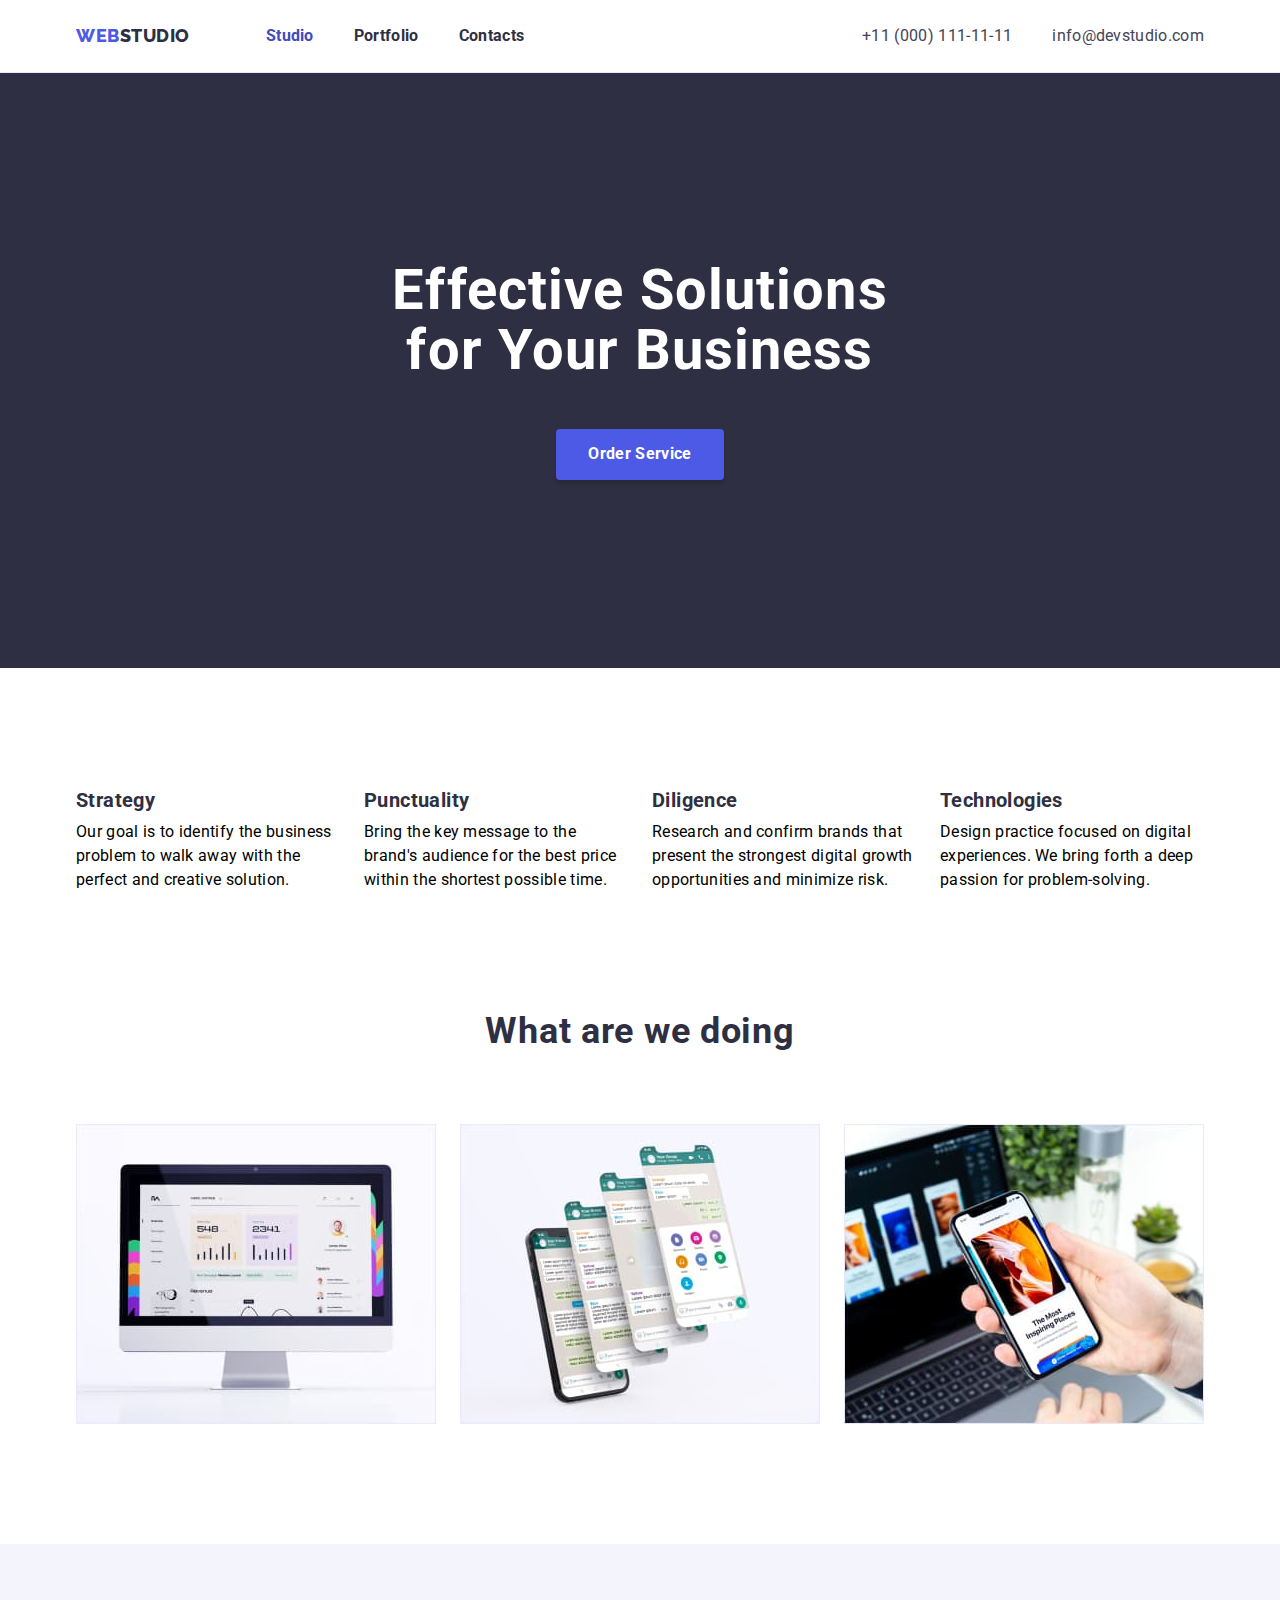
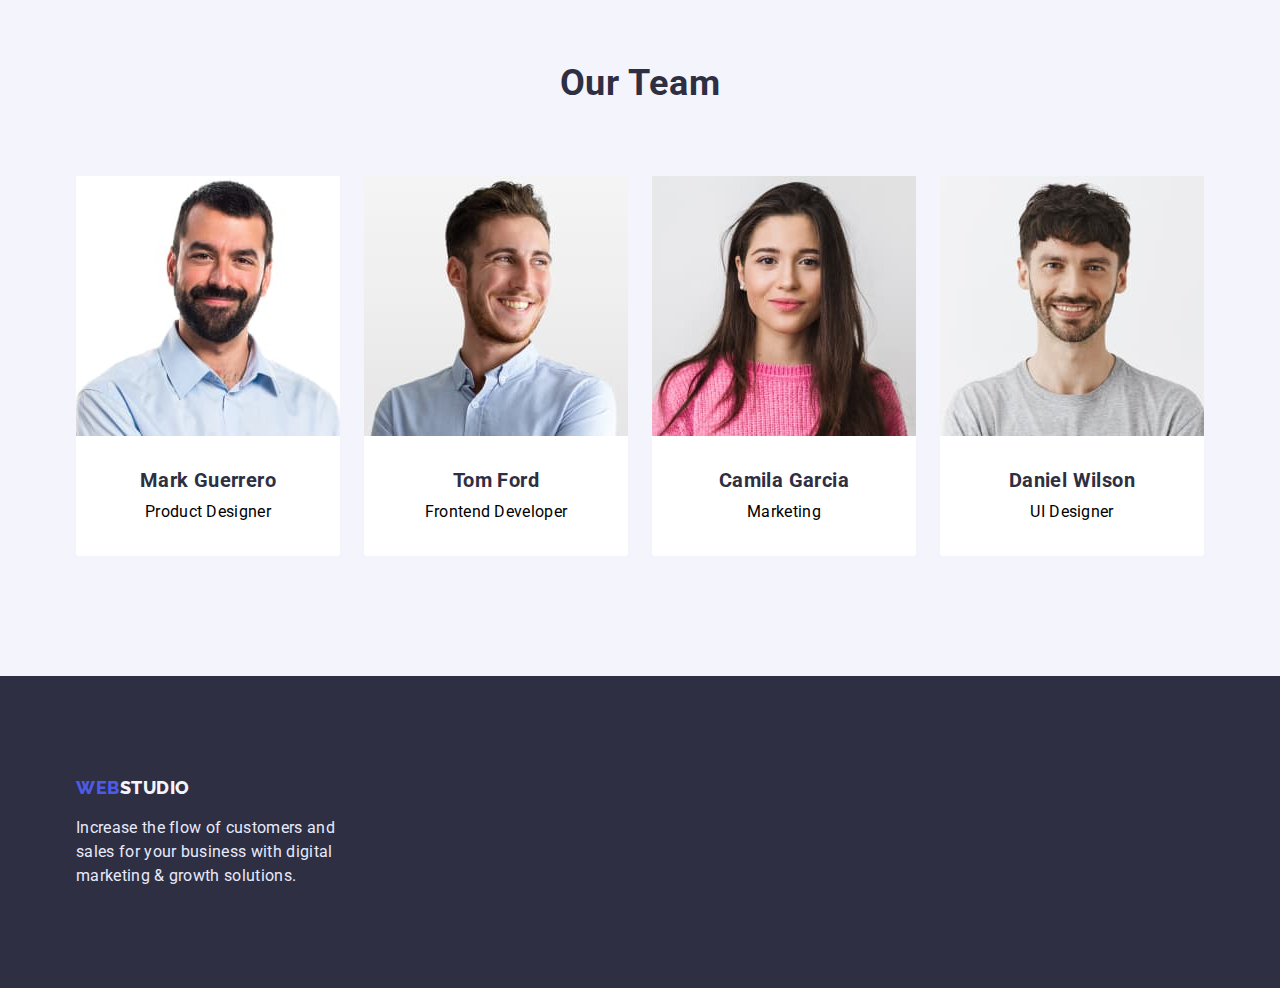
==== index.html @ 806534f1 "Initial commit" ====
<!DOCTYPE html>
<html lang="en">
	<head>
		<meta charset="UTF-8" />
		<meta http-equiv="X-UA-Compatible" content="IE=edge" />
		<meta name="viewport" content="width=device-width, initial-scale=1.0" />
		<title>Студія</title>
		<link rel="stylesheet" href="./css/normalize.css" />
		<link rel="stylesheet" href="./css/styles.css" />
		<link rel="preconnect" href="https://fonts.googleapis.com" />
		<link rel="preconnect" href="https://fonts.gstatic.com" crossorigin />
		<link
			href="https://fonts.googleapis.com/css2?family=Raleway:wght@800&family=Roboto:wght@400;500;700;900&display=swap"
			rel="stylesheet" />
	</head>
	<body>
		<header class="header">
			<div class="header-container container">
				<nav class="header-menu">
					<a class="header-logo link" href="./index.html">
						<span>Web</span>
						Studio
					</a>
					<ul class="header-list list">
						<li class="header-item">
							<a class="header-link link current" href="./index.html">Studio</a>
						</li>
						<li>
							<a class="header-link link" href="./portfolio.html">Portfolio</a>
						</li>
						<li>
							<a class="header-link link" href="">Contacts</a>
						</li>
					</ul>
				</nav>
				<ul class="header-contacts list">
					<li>
						<a class="header-contacts-link link" href="tel:+11(000)111-11-11">+11 (000) 111-11-11</a>
					</li>
					<li>
						<a class="header-contacts-link link" href="mailto:info@devstudio.com">info@devstudio.com</a>
					</li>
				</ul>
			</div>
		</header>
		<main>
			<section class="hero section">
				<div class="hero-container container">
					<h1 class="hero-title">Effective Solutions for Your Business</h1>
					<button class="hero-button" type="button">Order Service</button>
				</div>
			</section>
			<section class="benefits section">
				<div class="benefits-container container">
					<h2 class="benefits-title hidden">Benefits</h2>
					<ul class="benefits-list list">
						<li class="benefits-item">
							<h3 class="benefits-item-title subtitle">Strategy</h3>
							<p class="benefits-item-text text">
								Our goal is to identify the business problem to walk away with the perfect and creative solution.
							</p>
						</li>
						<li class="benefits-item">
							<h3 class="benefits-item-title subtitle">Punctuality</h3>
							<p class="benefits-item-text text">
								Bring the key message to the brand's audience for the best price within the shortest possible time.
							</p>
						</li>
						<li class="benefits-item">
							<h3 class="benefits-item-title subtitle">Diligence</h3>
							<p class="benefits-item-text text">
								Research and confirm brands that present the strongest digital growth opportunities and minimize risk.
							</p>
						</li>
						<li class="benefits-item">
							<h3 class="benefits-item-title subtitle">Technologies</h3>
							<p class="benefits-item-text text">
								Design practice focused on digital experiences. We bring forth a deep passion for problem-solving.
							</p>
						</li>
					</ul>
				</div>
			</section>
			<section class="about section">
				<div class="about-container container">
					<h2 class="about-title title">What are we doing</h2>
					<ul class="about-list list">
						<li class="about-item">
							<img src="./img/description/01.jpg" alt="imac-screen" width="360" />
						</li>
						<li class="about-item">
							<img src="./img/description/02.jpg" alt="tel-screens" width="360" />
						</li>
						<li class="about-item">
							<img src="./img/description/03.jpg" alt="tel-screen" width="360"  />
						</li>
					</ul>
				</div>
			</section>
			<section class="team section">
				<div class="team-container container">
					<h2 class="team-title title">Our Team</h2>
					<ul class="team-list list">
						<li class="team-list-item">
							<img src="./img/team/photo01.jpg" alt="Mark Guerrero" width="264" />
							<div class="team-list-wrap">
								<h3 class="team-list-title subtitle">Mark Guerrero</h3>
								<p class="team-list-text text">Product Designer</p>
							</div>
						</li>
						<li class="team-list-item">
							<img src="./img/team/photo02.jpg" alt="Tom Ford" width="264" />
							<div class="team-list-wrap">
								<h3 class="team-list-title subtitle">Tom Ford</h3>
								<p class="team-list-text text">Frontend Developer</p>
							</div>
						</li>
						<li class="team-list-item">
							<img src="./img/team/photo03.jpg" alt="Camila Garcia" width="264" />
							<div class="team-list-wrap">
								<h3 class="team-list-title subtitle">Camila Garcia</h3>
								<p class="team-list-text text">Marketing</p>
							</div>
						</li>
						<li class="team-list-item">
							<img src="./img/team/photo04.jpg" alt="Daniel Wilson" width="264" />
							<div class="team-list-wrap">
								<h3 class="team-list-title subtitle">Daniel Wilson</h3>
								<p class="team-list-text text">UI Designer</p>
							</div>
						</li>
					</ul>
				</div>
			</section>
		</main>
		<footer class="footer">
			<div class="footer-container container">
				<a class="footer-logo link" href="./index.html">
					<span>Web</span>
					Studio
				</a>
				<p class="footer-text text">
					Increase the flow of customers and sales for your business with digital marketing & growth solutions.
				</p>
			</div>
		</footer>
	</body>
</html>
---- css/styles.css ----
:root {
	--primary-brand: #4d5ae5;
	--dark: #2e2f42;
	--success: #31d0aa;
	--text: #434455;
	--subtitle: #8e8f99;
	--accent: #e7e9fc;
	--light: #f4f4fd;
	--active: #404bbf;
	--white: #fff;
}

p,
h1,
h2,
h3,
h4,
h5,
h6 {
	margin: 0;
}
ul,
ol{
	margin: 0;
	padding-left: 0;
	list-style: none;
}
button {
	padding: 0;
	border: none;
	border-radius: 4px;
	display: block;
}
img{
	display: block;
	max-width: 100%;
	height: auto;
}
body {
	font-family: "Roboto", sans-serif;
	color: var(--text-color);
	font-size: 16px;
}
.hidden {
	position: absolute;
	width: 1px;
	height: 1px;
	margin: -1px;
	border: 0;
	padding: 0;

	white-space: nowrap;
	clip-path: inset(100%);
	clip: rect(0 0 0 0);
	overflow: hidden;
}
.link {
	text-decoration: none;
}
.title {
	font-size: 36px;
	line-height: 1.11;
	letter-spacing: 0.02em;
	color: var(--dark);
}
.subtitle {
	font-size: 20px;
	line-height: 1.2;
	letter-spacing: 0.02em;
	color: var(--dark);
}
.text {
	line-height: 1.5;
	letter-spacing: 0.02em;
}
.container{
	max-width: 1158px;
	padding: 0 15px;
	margin: 0 auto;
}

/* ----------------HEADER------------- */

.header {
	border-bottom: 1px solid #E7E9FC;
	padding-top: 24px;	
	padding-bottom: 24px;
}
.header-container {
	display: flex;
	align-items: center;
	
}

.header-menu {
	display: flex;
	gap: 76px;
	align-items: center;
	margin-right: auto;
}
.header-logo {
	display: flex;
	font-family: "Raleway", sans-serif;
	font-weight: 800;
	font-size: 18px;
	line-height: 1.33;
	letter-spacing: 0.03em;
	text-transform: uppercase;
	color: var(--dark);
}
span {
	font-family: "Raleway", sans-serif;
	font-weight: 800;
	font-size: 18px;
	line-height: 1.33;
	letter-spacing: 0.03em;
	color: var(--primary-brand);
	
}
.header-list {
	display: flex;
	gap: 40px;
}

.header-item {
}
.header-link {
	font-weight: 700;
	line-height: 1.5;
	letter-spacing: 0.02em;
	color: var(--dark);
}
.current{
	color: var(--active);
}
.header-link:hover,
.header-link:focus {
	color: var(--primary-brand);
}
.header-contacts {
	display: flex;
	gap: 40px;
}
.header-contacts-link {
	line-height: 1.5;
	letter-spacing: 0.02em;
	color: var(--text);
}
.header-contacts-link:hover,
.header-contacts-link:focus {
	color: var(--primary-brand);
}
/* -------HERO------- */

.hero {
	background-color: var(--dark);
	padding-bottom: 188px;
	padding-top: 188px;
	text-align: center;
}
.hero-container {
	
}
.hero-title {
	font-size: 56px;
	line-height: 1.07;
	letter-spacing: 0.02em;
	color: var(--white);
	margin: 0 auto;
	margin-bottom: 48px;
	max-width: 500px;
}
.hero-button {
	font-family: inherit;
	font-weight: 700;
	font-size: 16px;
	line-height: 1.18;
	letter-spacing: 0.02em;
	color: var(--white);
	background-color: var(--primary-brand);
	box-shadow: 0px 4px 4px rgba(0, 0, 0, 0.15);
	border-radius: 4px;
	padding: 16px 32px;
	cursor: pointer;
	margin: 0 auto;
}
.hero-button:hover,
.hero-button:focus {
	background-color: var(--active);
}

/* -----------BENEFITS--------- */

.benefits {
	padding: 120px 0;
}
.benefits-container {
	
}
.benefits-title {
}
.benefits-list {
	display: flex;
	gap: 24px;
}
.benefits-item {
	max-width: 264px;
}
.benefits-item-title {
	margin-bottom: 8px;
}
.benefits-item-text {
}

/* -----------ABOUT--------- */

.about {
	padding-bottom: 120px;
}
.about-container {
	
}
.about-title {
	text-align: center;
	margin-bottom: 72px;
}
.about-list {
	display: flex;
	flex-wrap: wrap;
	gap: 24px;
}
.about-item {
	
}

/* -----------TEAM--------- */

.team {
	background-color: var(--light);
	padding: 120px 0;
}
.team-container {
}
.team-title {
	text-align: center;
	margin-bottom: 72px;
}

.team-list {
	display: flex;
	gap: 24px;
}
.team-list-wrap{
	padding: 32px 0;
	text-align: center;
}
.team-list-item {
	background-color: #fff;
	text-align: center;
	border-radius: 0px 0px 4px 4px;
}

.team-list-title {
	margin-bottom: 8px;
}

.team-list-text {
	
}


/* -----------FOOTER--------- */

.footer {
	background-color: var(--dark);
	padding-top: 100px;
	padding-bottom: 100px;	
}
.footer-container {
	
}
.footer-logo {
	display: flex;
	font-family: "Raleway", sans-serif;
	font-weight: 800;
	font-size: 18px;
	line-height: 1.33;
	letter-spacing: 0.03em;
	text-transform: uppercase;
	color: var(--light);
	margin-bottom: 16px;
}
.footer-text {
	color: var(--accent);
	max-width: 264px;
}

/* -----------PORTFOLIO--------- */

.portfolio {
	padding-top: 96px;
	padding-bottom: 120px;
}
.portfolio-container {
}
.portfolio-menu {
	display: flex;
	gap: 24px;
	justify-content: center;
	margin-bottom: 72px;
}
.portfolio-menu-item {
}
.portfolio-menu-btn {
	font-family: inherit;
	font-weight: 700;
	font-size: 16px;
	line-height: 1.5;
	letter-spacing: 0.04em;
	color: var(--primary-brand);
	background-color: var(--light);
	cursor: pointer;
	border: 1px solid #E7E9FC;
	border-radius: 4px;
	padding: 12px 24px;
}
.portfolio-menu-btn:hover,
.portfolio-menu-btn:focus {
	color: var(--white);
	background-color: var(--active);
	box-shadow: 0px 3px 1px rgba(0, 0, 0, 0.1), 0px 2px 1px rgba(0, 0, 0, 0.08), 0px 2px 2px rgba(0, 0, 0, 0.12);
	border-radius: 4px;
	border: none;
}
.portfolio-list {
	display: flex;
	flex-wrap: wrap;
	column-gap: 24px;
	row-gap: 48px;
}
.portfolio-list-item{
	width: calc((100% - 48px) / 3);	
}


.portfolio-list-wrap{
	border: 1px solid #E7E9FC;
	border-top: transparent;
	padding: 32px 19px;
}
.portfolio-list-title {
	margin-bottom: 8px;
}	
.portfolio-list-text {
	
}
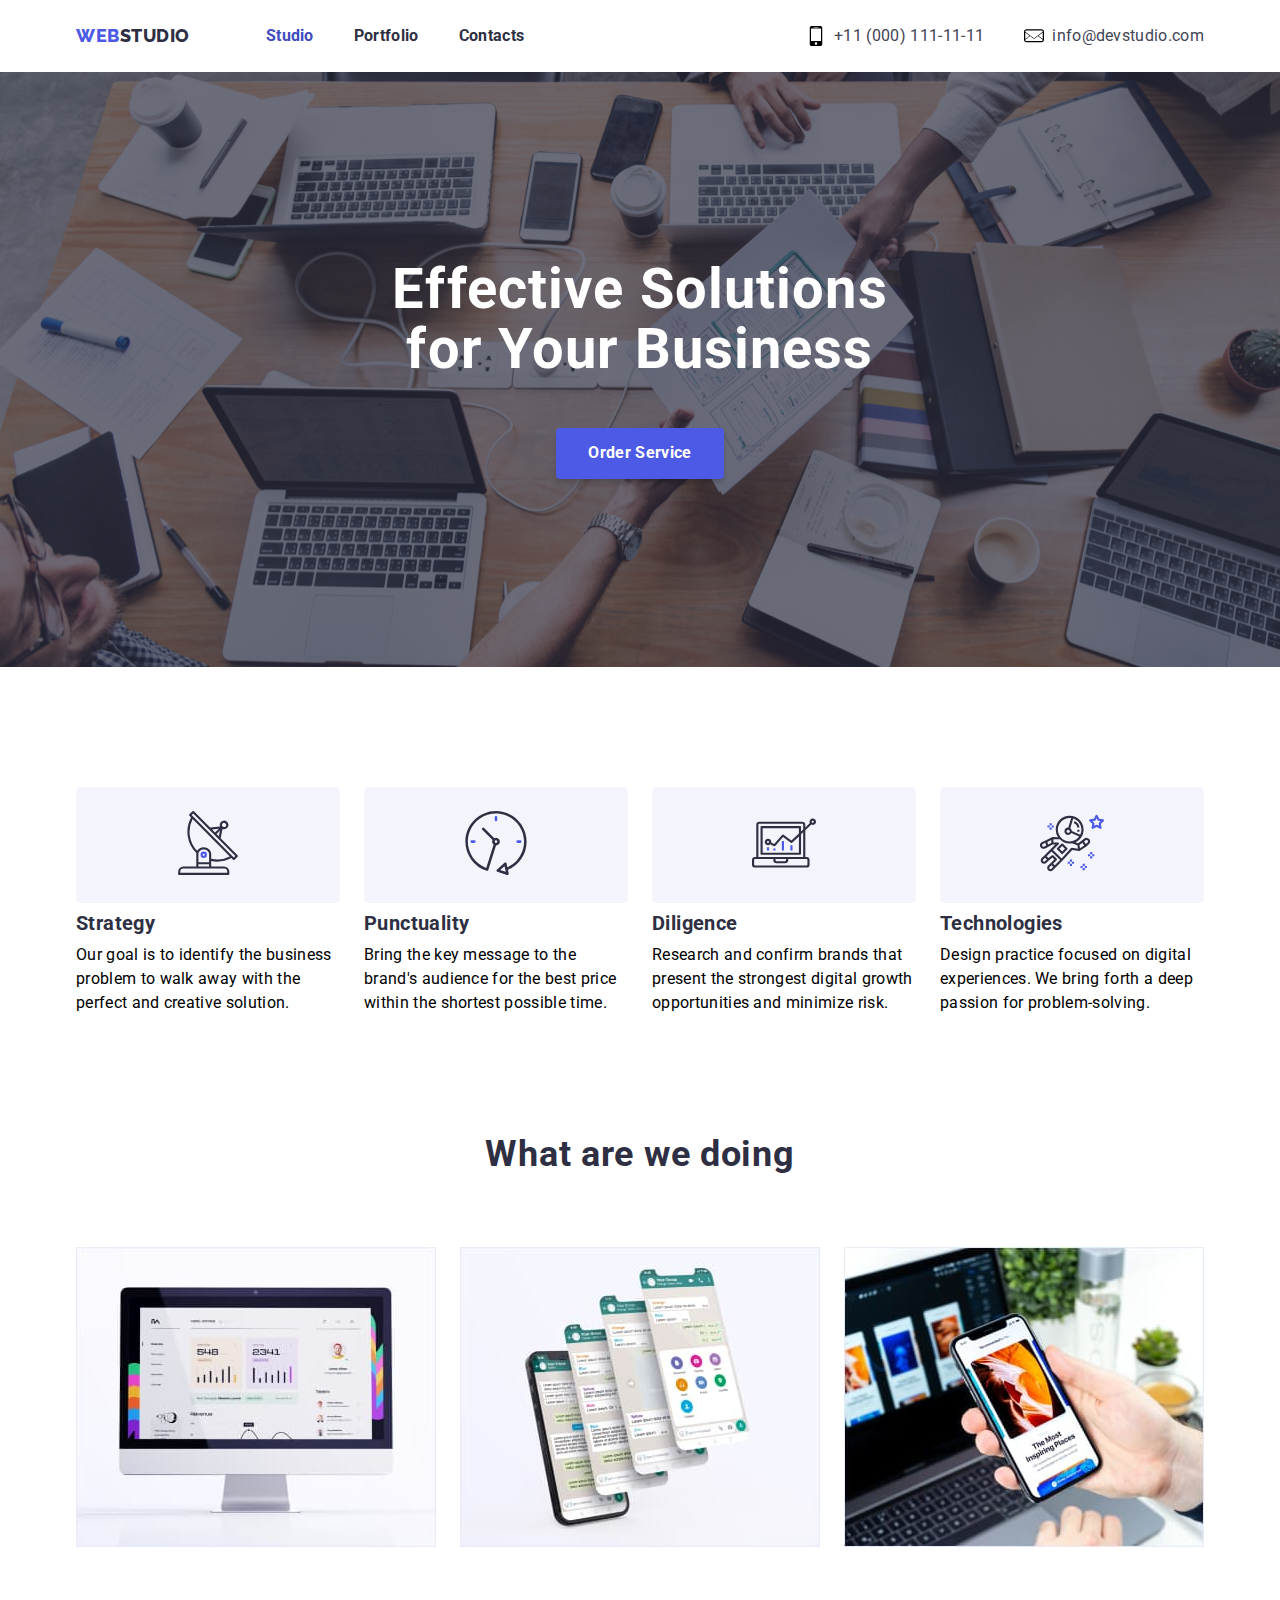
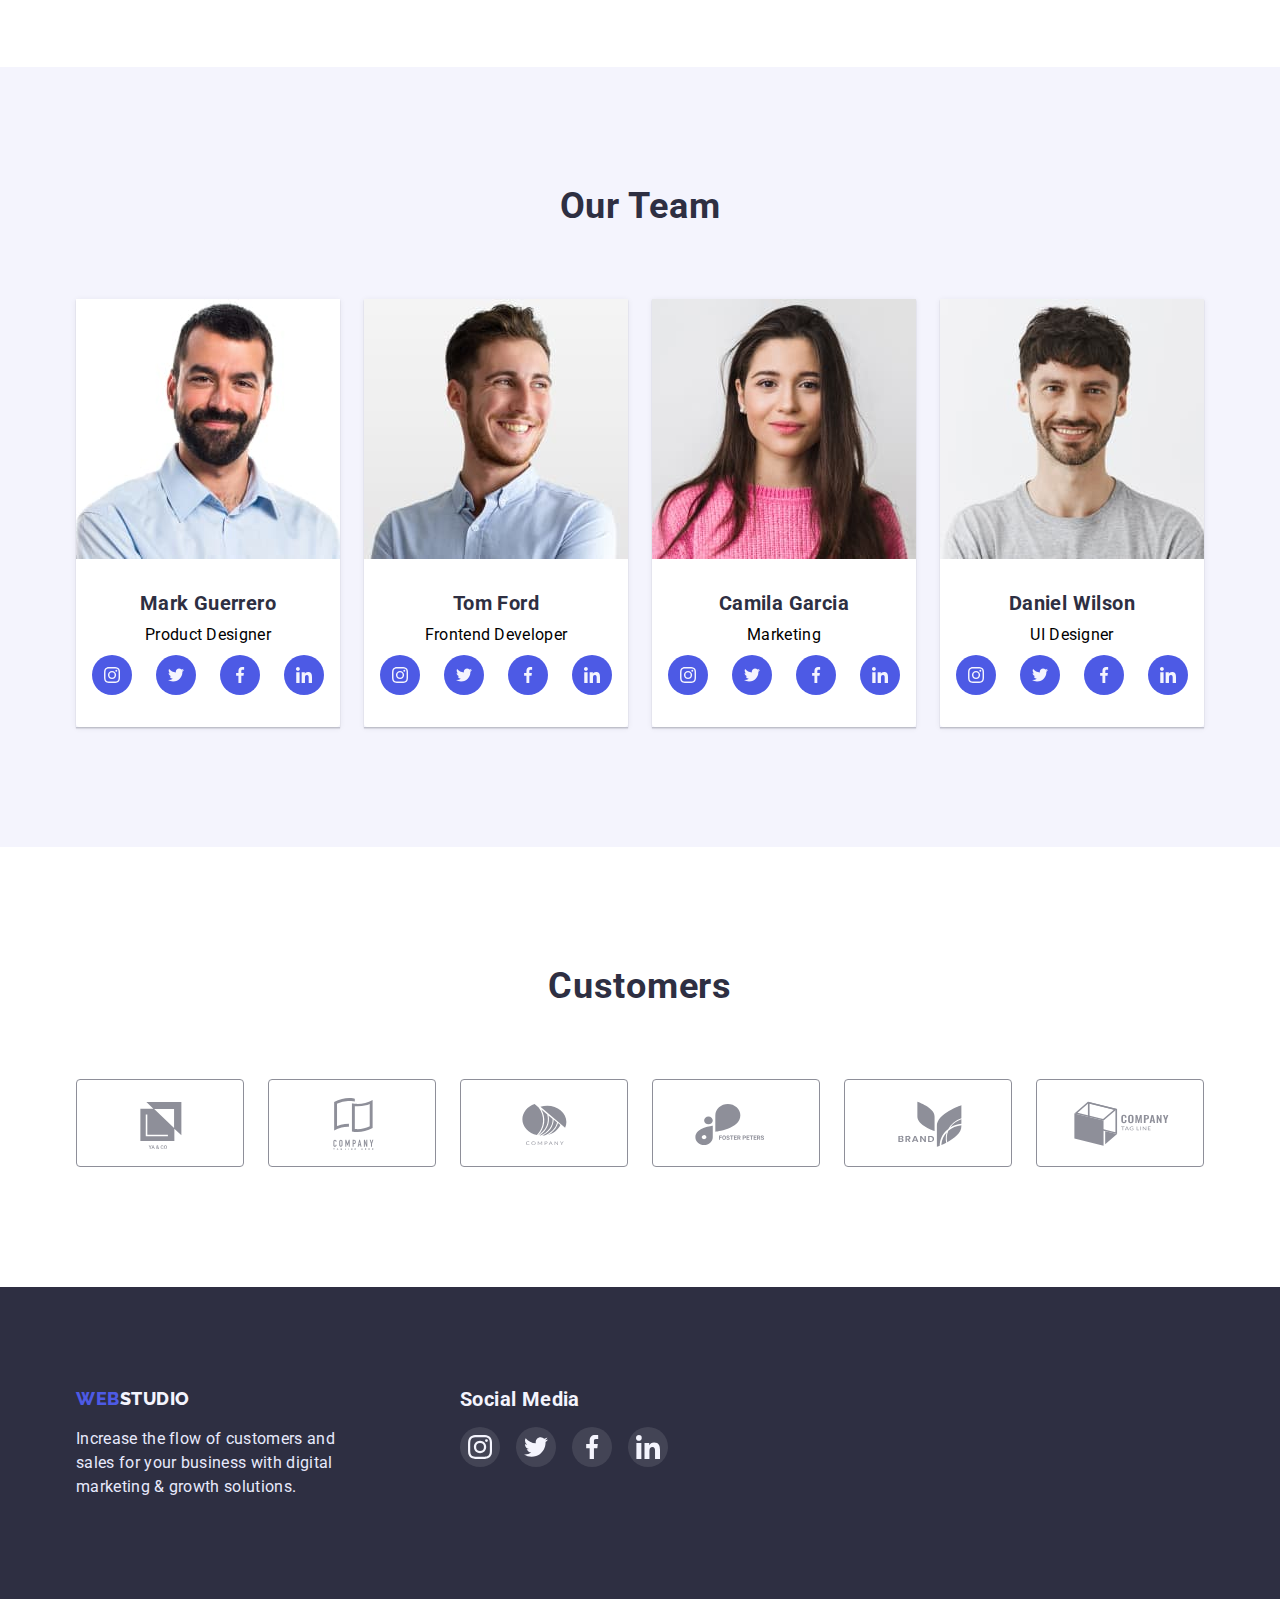
==== commit 920471fc: "Summary" ====
--- a/index.html
+++ b/index.html
@@ -34,10 +34,10 @@
 					</ul>
 				</nav>
 				<ul class="header-contacts list">
-					<li>
+					<li class="header-contacts-item">
 						<a class="header-contacts-link link" href="tel:+11(000)111-11-11">+11 (000) 111-11-11</a>
 					</li>
-					<li>
+					<li class="header-contacts-item">
 						<a class="header-contacts-link link" href="mailto:info@devstudio.com">info@devstudio.com</a>
 					</li>
 				</ul>
@@ -55,24 +55,44 @@
 					<h2 class="benefits-title hidden">Benefits</h2>
 					<ul class="benefits-list list">
 						<li class="benefits-item">
+							<div class="benefits-item-div">
+								<svg class="benefits-item-icon" width="64" height="64">
+									<use href="./img/symbol-defs .svg#icon-aerial"></use>
+								</svg>
+							</div>
 							<h3 class="benefits-item-title subtitle">Strategy</h3>
 							<p class="benefits-item-text text">
 								Our goal is to identify the business problem to walk away with the perfect and creative solution.
 							</p>
 						</li>
 						<li class="benefits-item">
+							<div class="benefits-item-div">
+								<svg class="benefits-item-icon" width="64" height="64">
+									<use href="./img/symbol-defs .svg#icon-clock"></use>
+								</svg>
+							</div>
 							<h3 class="benefits-item-title subtitle">Punctuality</h3>
 							<p class="benefits-item-text text">
 								Bring the key message to the brand's audience for the best price within the shortest possible time.
 							</p>
 						</li>
 						<li class="benefits-item">
+							<div class="benefits-item-div">
+								<svg class="benefits-item-icon" width="64" height="64">
+									<use href="./img/symbol-defs .svg#icon-diagram"></use>
+								</svg>
+							</div>
 							<h3 class="benefits-item-title subtitle">Diligence</h3>
 							<p class="benefits-item-text text">
 								Research and confirm brands that present the strongest digital growth opportunities and minimize risk.
 							</p>
 						</li>
 						<li class="benefits-item">
+							<div class="benefits-item-div">
+								<svg class="benefits-item-icon" width="64" height="64">
+									<use href="./img/symbol-defs .svg#icon-astronaut"></use>
+								</svg>
+							</div>
 							<h3 class="benefits-item-title subtitle">Technologies</h3>
 							<p class="benefits-item-text text">
 								Design practice focused on digital experiences. We bring forth a deep passion for problem-solving.
@@ -92,7 +112,7 @@
 							<img src="./img/description/02.jpg" alt="tel-screens" width="360" />
 						</li>
 						<li class="about-item">
-							<img src="./img/description/03.jpg" alt="tel-screen" width="360"  />
+							<img src="./img/description/03.jpg" alt="tel-screen" width="360" />
 						</li>
 					</ul>
 				</div>
@@ -106,6 +126,36 @@
 							<div class="team-list-wrap">
 								<h3 class="team-list-title subtitle">Mark Guerrero</h3>
 								<p class="team-list-text text">Product Designer</p>
+								<ul class="team-list-links">
+									<li class="team-link-item">
+										<a href="" class="team-list-link">
+											<svg class="team-list-icon" width="16" height="16">
+												<use href="./img/symbol-defs .svg#icon-instagram "></use>
+											</svg>
+										</a>
+									</li>
+									<li class="team-link-item">
+										<a href="" class="team-list-link">
+											<svg class="team-list-icon" width="16" height="16">
+												<use href="./img/symbol-defs .svg#icon-twitter"></use>
+											</svg>
+										</a>
+									</li>
+									<li class="team-link-item">
+										<a href="" class="team-list-link">
+											<svg class="team-list-icon" width="16" height="16">
+												<use href="./img/symbol-defs .svg#icon-facebook"></use>
+											</svg>
+										</a>
+									</li>
+									<li class="team-link-item">
+										<a href="" class="team-list-link">
+											<svg class="team-list-icon" width="16" height="16">
+												<use href="./img/symbol-defs .svg#icon-linkedin"></use>
+											</svg>
+										</a>
+									</li>
+								</ul>	
 							</div>
 						</li>
 						<li class="team-list-item">
@@ -113,6 +163,36 @@
 							<div class="team-list-wrap">
 								<h3 class="team-list-title subtitle">Tom Ford</h3>
 								<p class="team-list-text text">Frontend Developer</p>
+								<ul class="team-list-links">
+									<li class="team-link-item">
+										<a href="" class="team-list-link">
+											<svg class="team-list-icon" width="16" height="16">
+												<use href="./img/symbol-defs .svg#icon-instagram "></use>
+											</svg>
+										</a>
+									</li>
+									<li class="team-link-item">
+										<a href="" class="team-list-link">
+											<svg class="team-list-icon" width="16" height="16">
+												<use href="./img/symbol-defs .svg#icon-twitter"></use>
+											</svg>
+										</a>
+									</li>
+									<li class="team-link-item">
+										<a href="" class="team-list-link">
+											<svg class="team-list-icon" width="16" height="16">
+												<use href="./img/symbol-defs .svg#icon-facebook"></use>
+											</svg>
+										</a>
+									</li>
+									<li class="team-link-item">
+										<a href="" class="team-list-link">
+											<svg class="team-list-icon" width="16" height="16">
+												<use href="./img/symbol-defs .svg#icon-linkedin"></use>
+											</svg>
+										</a>
+									</li>
+								</ul>
 							</div>
 						</li>
 						<li class="team-list-item">
@@ -120,6 +200,36 @@
 							<div class="team-list-wrap">
 								<h3 class="team-list-title subtitle">Camila Garcia</h3>
 								<p class="team-list-text text">Marketing</p>
+								<ul class="team-list-links">
+									<li class="team-link-item">
+										<a href="" class="team-list-link">
+											<svg class="team-list-icon" width="16" height="16">
+												<use href="./img/symbol-defs .svg#icon-instagram "></use>
+											</svg>
+										</a>
+									</li>
+									<li class="team-link-item">
+										<a href="" class="team-list-link">
+											<svg class="team-list-icon" width="16" height="16">
+												<use href="./img/symbol-defs .svg#icon-twitter"></use>
+											</svg>
+										</a>
+									</li>
+									<li class="team-link-item">
+										<a href="" class="team-list-link">
+											<svg class="team-list-icon" width="16" height="16">
+												<use href="./img/symbol-defs .svg#icon-facebook"></use>
+											</svg>
+										</a>
+									</li>
+									<li class="team-link-item">
+										<a href="" class="team-list-link">
+											<svg class="team-list-icon" width="16" height="16">
+												<use href="./img/symbol-defs .svg#icon-linkedin"></use>
+											</svg>
+										</a>
+									</li>
+								</ul>
 							</div>
 						</li>
 						<li class="team-list-item">
@@ -127,7 +237,86 @@
 							<div class="team-list-wrap">
 								<h3 class="team-list-title subtitle">Daniel Wilson</h3>
 								<p class="team-list-text text">UI Designer</p>
-							</div>
+								<ul class="team-list-links">
+									<li class="team-link-item">
+										<a href="" class="team-list-link">
+											<svg class="team-list-icon" width="16" height="16">
+												<use href="./img/symbol-defs .svg#icon-instagram "></use>
+											</svg>
+										</a>
+									</li>
+									<li class="team-link-item">
+										<a href="" class="team-list-link">
+											<svg class="team-list-icon" width="16" height="16">
+												<use href="./img/symbol-defs .svg#icon-twitter"></use>
+											</svg>
+										</a>
+									</li>
+									<li class="team-link-item">
+										<a href="" class="team-list-link">
+											<svg class="team-list-icon" width="16" height="16">
+												<use href="./img/symbol-defs .svg#icon-facebook"></use>
+											</svg>
+										</a>
+									</li>
+									<li class="team-link-item">
+										<a href="" class="team-list-link">
+											<svg class="team-list-icon" width="16" height="16">
+												<use href="./img/symbol-defs .svg#icon-linkedin"></use>
+											</svg>
+										</a>
+									</li>
+								</ul>
+							</div>
+						</li>
+					</ul>
+				</div>
+			</section>
+			<section class="customers">
+				<div class="customers-container container">
+					<h2 class="cistomers-title title">Customers</h2>
+					<ul class="cistomer-list">
+						<li class="customers-list-item">
+							<a href="" class="customers-list-link">
+								<svg class="customers-list-icon" width="104" height="56">
+									<use href="./img/symbol-defs .svg#icon-company01"></use>
+								</svg>
+							</a>
+						</li>
+						<li class="customers-list-item">
+							<a href="" class="customers-list-link">
+								<svg class="customers-list-icon" width="104" height="56">
+									<use href="./img/symbol-defs .svg#icon-company02"></use>
+								</svg>
+							</a>
+						</li>
+						<li class="customers-list-item">
+							<a href="" class="customers-list-link">
+								<svg class="customers-list-icon" width="104" height="56">
+									<use href="./img/symbol-defs .svg#icon-company03"></use>
+								</svg>
+							</a>
+						</li>
+						<li class="customers-list-item">
+							<a href="" class="customers-list-link">
+								<svg class="customers-list-icon" width="104" height="56">
+									<use href="./img/symbol-defs .svg#icon-company04"></use>
+								</svg>
+							</a>
+						</li>
+						<li class="customers-list-item">
+							<a href="" class="customers-list-link">
+								<svg class="customers-list-icon" width="104" height="56">
+									<use href="./img/symbol-defs .svg#icon-company05"></use>
+								</svg>
+							</a>
+						</li>
+						<li class="customers-list-item">
+							<a href="" class="customers-list-link">
+								<svg class="customers-list-icon" width="104" height="56">
+									<use href="./img/symbol-defs .svg#icon-company06"></use>
+								</svg>
+							</a>
 						</li>
 					</ul>
 				</div>
@@ -135,13 +324,48 @@
 		</main>
 		<footer class="footer">
 			<div class="footer-container container">
-				<a class="footer-logo link" href="./index.html">
-					<span>Web</span>
-					Studio
-				</a>
-				<p class="footer-text text">
-					Increase the flow of customers and sales for your business with digital marketing & growth solutions.
-				</p>
+				<div class="footer-wrap">
+					<a class="footer-logo link" href="./index.html">
+						<span>Web</span>
+						Studio
+					</a>
+					<p class="footer-text text">
+						Increase the flow of customers and sales for your business with digital marketing & growth solutions.
+					</p>
+					</div>
+				<div class="footer-soc">
+						<h2 class="footer-title subtitle">Social Media</h2>
+					<ul class="footer-list">
+						<li class="footer-item">
+							<a href="" class="footer-link">
+								<svg class="footer-icon"  width="24" height="24">
+									<use href="./img/symbol-defs .svg#icon-instagram"></use>
+								</svg>
+							</a>
+						</li>
+						<li class="footer-item">
+							<a href="" class="footer-link" >
+								<svg class="footer-icon" width="24" height="24">
+									<use href="./img/symbol-defs .svg#icon-twitter"></use>
+								</svg>
+							</a>
+						</li>
+						<li class="footer-item">
+							<a href="" class="footer-link" >
+								<svg class="footer-icon" width="24" height="24">
+									<use href="./img/symbol-defs .svg#icon-facebook"></use>
+								</svg>
+							</a>
+						</li>
+						<li class="footer-item">
+							<a href="" class="footer-link" >
+								<svg class="footer-icon" width="24" height="24">
+									<use href="./img/symbol-defs .svg#icon-linkedin"></use>
+								</svg>
+							</a>
+						</li>
+					</ul>
+				</div>
 			</div>
 		</footer>
 	</body>
--- a/css/styles.css
+++ b/css/styles.css
@@ -8,6 +8,8 @@
 	--light: #f4f4fd;
 	--active: #404bbf;
 	--white: #fff;
+	--social-hover: #404BBF;
+
 }
 
 p,
@@ -62,6 +64,7 @@
 	line-height: 1.11;
 	letter-spacing: 0.02em;
 	color: var(--dark);
+	text-align: center;
 }
 .subtitle {
 	font-size: 20px;
@@ -78,11 +81,12 @@
 	padding: 0 15px;
 	margin: 0 auto;
 }
-
+.line{
+	border-bottom: 1px solid #E7E9FC;
+}
 /* ----------------HEADER------------- */
 
 .header {
-	border-bottom: 1px solid #E7E9FC;
 	padding-top: 24px;	
 	padding-bottom: 24px;
 }
@@ -140,12 +144,38 @@
 .header-contacts {
 	display: flex;
 	gap: 40px;
+	
+}
+.header-contacts-item{
+	display: flex;
+	align-items: center;
+}
+.header-contacts-item:last-child::before{
+	content: '';
+	display: inline-block;
+	background-image: url('../img/svg/mail.svg');
+	background-size: contain;
+	margin-right: 8px;	
+	width: 20px;
+	height: 20px;
+}
+.header-contacts-item::before{
+	content: '';
+	display: inline-block;
+	background-image: url('../img/svg/mobile.svg');
+	background-size: contain;
+	margin-right: 8px;	
+	width: 20px;
+	height: 20px;
 }
 .header-contacts-link {
 	line-height: 1.5;
 	letter-spacing: 0.02em;
 	color: var(--text);
-}
+	
+}
+
+
 .header-contacts-link:hover,
 .header-contacts-link:focus {
 	color: var(--primary-brand);
@@ -157,6 +187,9 @@
 	padding-bottom: 188px;
 	padding-top: 188px;
 	text-align: center;
+	background-image: linear-gradient(rgba(46, 47, 66, 0.7), rgba(46, 47, 66, 0.7)), url(../img/hero/people-office.jpg);
+	max-width: 1440px;
+	margin: 0 auto;
 }
 .hero-container {
 	
@@ -202,6 +235,7 @@
 .benefits-list {
 	display: flex;
 	gap: 24px;
+	flex-wrap: wrap;
 }
 .benefits-item {
 	max-width: 264px;
@@ -210,6 +244,17 @@
 	margin-bottom: 8px;
 }
 .benefits-item-text {
+}
+.benefits-item-div {
+	background: #F4F4FD;
+	border-radius: 4px;
+	max-width: 264px;
+	padding: 24px 100px;
+	/* or using height*/
+	margin-bottom: 8px;
+}
+.benefits-item-icon{
+
 }
 
 /* -----------ABOUT--------- */
@@ -249,23 +294,93 @@
 .team-list {
 	display: flex;
 	gap: 24px;
+	flex-wrap: wrap;
 }
 .team-list-wrap{
 	padding: 32px 0;
 	text-align: center;
+	border-radius: 0px 0px 4px 4px;
+	background-color: #fff;
 }
 .team-list-item {
-	background-color: #fff;
-	text-align: center;
-	border-radius: 0px 0px 4px 4px;
-}
-
+	box-shadow: 0px 1px 6px rgba(46, 47, 66, 0.08), 0px 1px 1px rgba(46, 47, 66, 0.16), 0px 2px 1px rgba(46, 47, 66, 0.08);
+}
+.team-list-item > img{
+	height: 260px;
+}
 .team-list-title {
 	margin-bottom: 8px;
 }
-
-.team-list-text {
-	
+.team-list-text{
+	margin-bottom: 8px;		
+}
+.team-list-links {
+	display: flex;
+	gap: 24px;
+	max-width: 232px;
+	background-color: #fff;
+	margin: 0 auto;
+}
+.team-link-item{
+	border-radius: 50%;
+	width: 40px;
+	height: 40px;
+	background: var(--primary-brand);
+}
+.team-list-link {
+	width: 100%;
+	height: 100%;	
+	border-radius: 50%;
+	display: flex;
+	align-items: center;
+	justify-content: center;
+}
+.team-list-link:hover,
+.team-list-link:focus{
+	background-color: var(--social-hover);
+}
+.team-list-icon {
+	fill: var(--light);
+}
+
+/* -----------CUSTOMERS--------- */
+
+.customers{
+	padding-top: 120px;
+	padding-bottom: 120px;	
+}
+.customers-container {
+}
+.container {
+}
+.cistomers-title {
+	margin-bottom: 72px;
+}
+.title {
+}
+.cistomer-list {
+	display: flex;
+	gap: 24px;
+	justify-content: center;
+	
+
+}
+.customers-list-item {
+	width: 168px;
+	height: 88px;
+	border: 1px solid #8E8F99;
+	border-radius: 4px;
+	
+}
+.customers-list-link {
+	width: 100%;
+	height: 100%;
+	display: flex;
+	align-items: center;
+	justify-content: center;
+}
+.customers-list-icon {
+
 }
 
 
@@ -277,7 +392,7 @@
 	padding-bottom: 100px;	
 }
 .footer-container {
-	
+	display: flex;
 }
 .footer-logo {
 	display: flex;
@@ -293,6 +408,41 @@
 .footer-text {
 	color: var(--accent);
 	max-width: 264px;
+}
+.footer-soc{
+	margin-left: 120px;
+}
+.footer-list {
+	display: flex;
+	gap: 16px;
+	
+}
+
+.footer-title{
+	margin-bottom: 16px;
+	color: var(--light);
+}
+.footer-item {
+	
+	width: 40px;
+	height: 40px;
+	background-color: rgba(255, 255, 255, 0.1);
+	border-radius: 50%;
+}
+.footer-link {
+	width: 100%;
+	height: 100%;
+	display: flex;
+	align-items: center;
+	justify-content: center;
+	border-radius: 50%;
+}
+.footer-link:hover,
+.footer-link:focus{
+	background-color: var(--success);
+}
+.footer-icon {
+	fill: var(--light);
 }
 
 /* -----------PORTFOLIO--------- */
@@ -338,16 +488,19 @@
 	column-gap: 24px;
 	row-gap: 48px;
 }
-.portfolio-list-item{
-	width: calc((100% - 48px) / 3);	
-}
-
-
 .portfolio-list-wrap{
 	border: 1px solid #E7E9FC;
 	border-top: transparent;
 	padding: 32px 19px;
 }
+.portfolio-list-item{
+	width: calc((100% - 48px) / 3);	
+}
+.portfolio-list-item:hover{
+	box-shadow: 0px 1px 6px rgba(46, 47, 66, 0.08);
+}
+
+
 .portfolio-list-title {
 	margin-bottom: 8px;
 }	
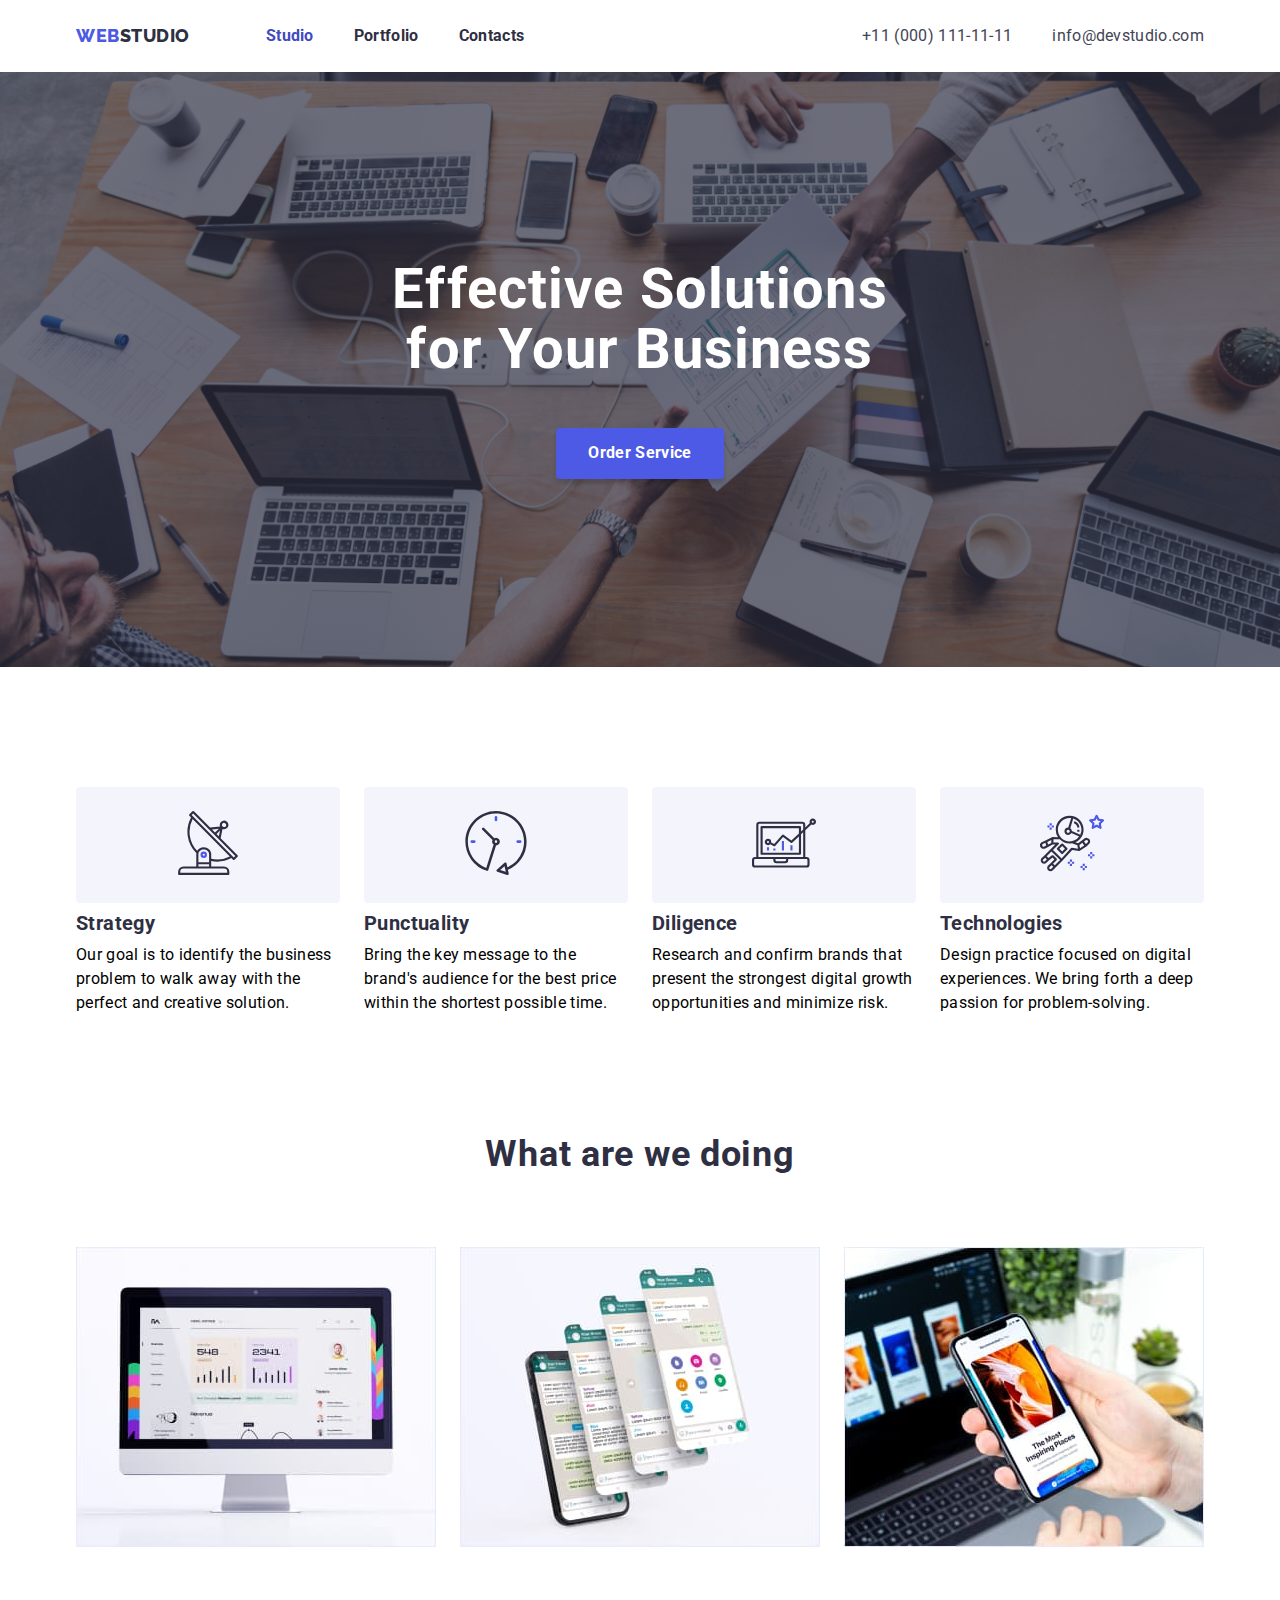
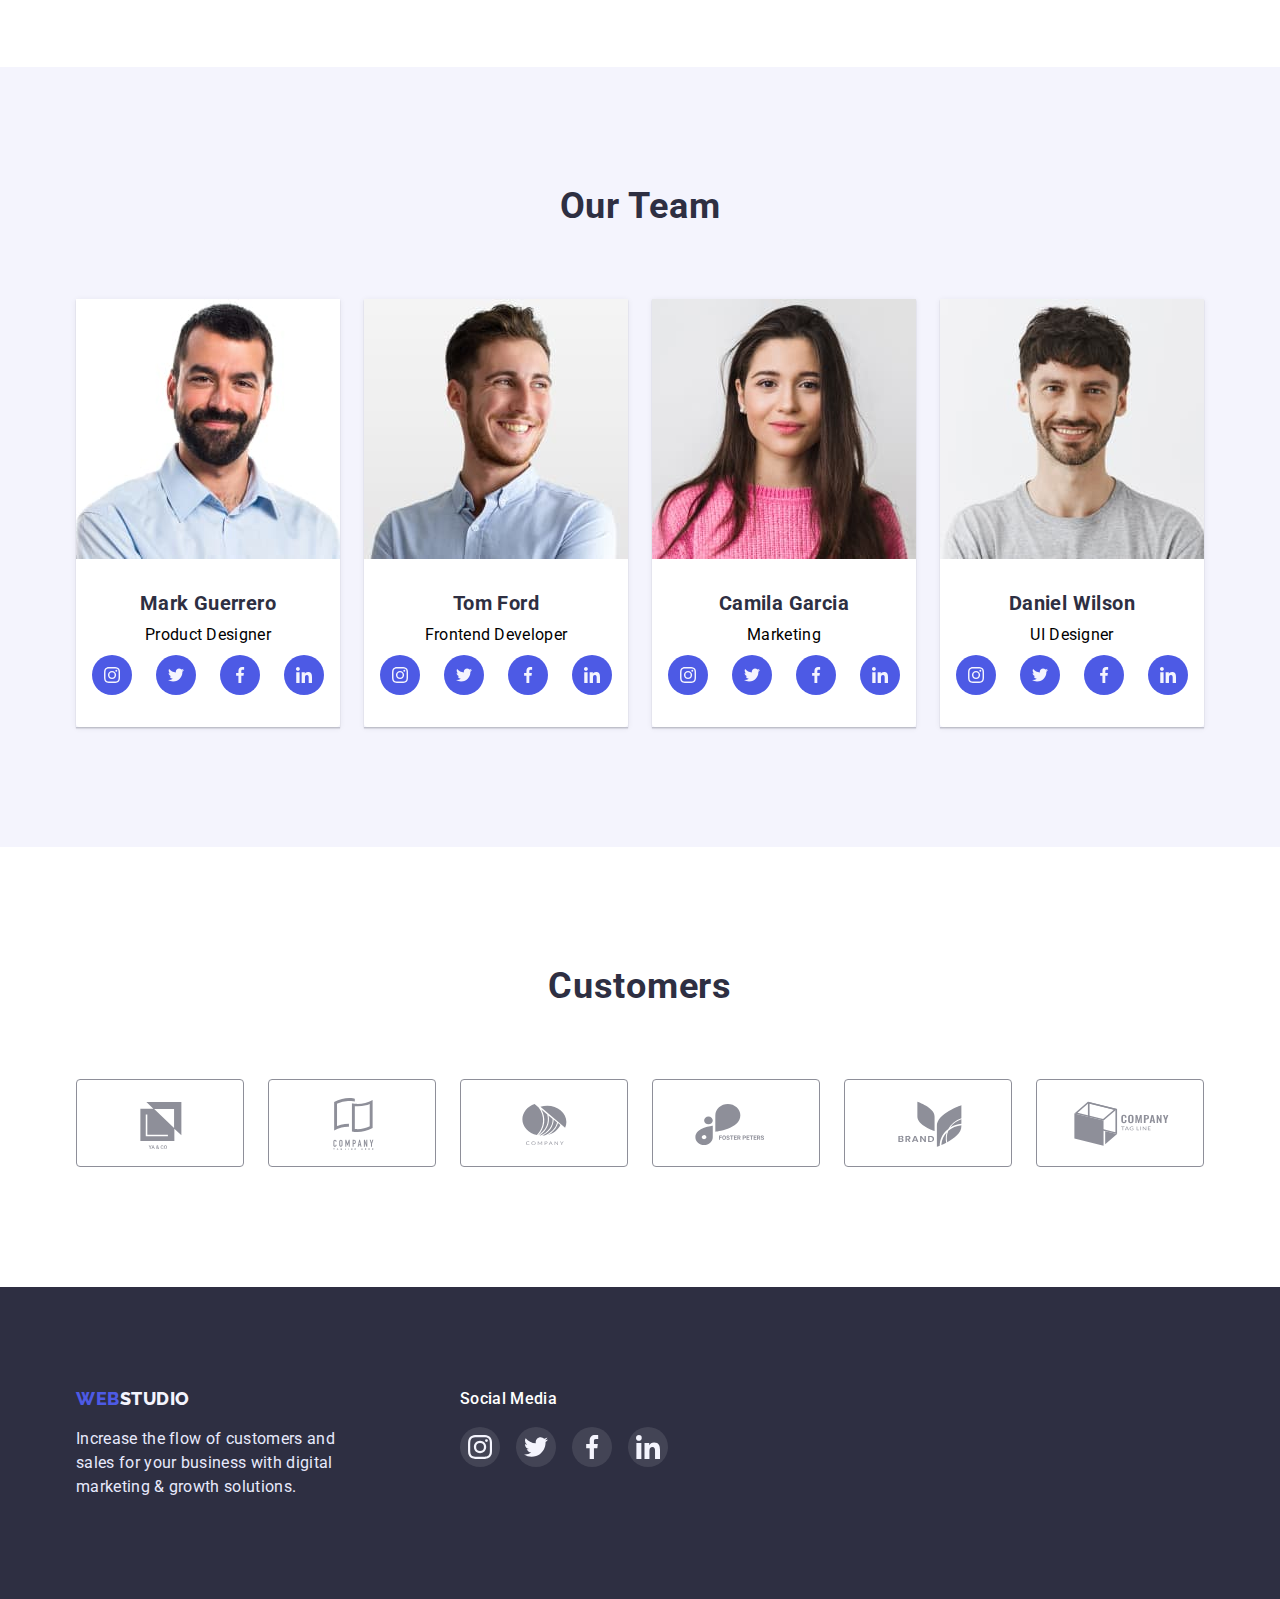
==== commit 4f81ddd2: "Summary02" ====
--- a/index.html
+++ b/index.html
@@ -233,7 +233,7 @@
 							</div>
 						</li>
 						<li class="team-list-item">
-							<img src="./img/team/photo04.jpg" alt="Daniel Wilson" width="264" />
+								<img src="./img/team/photo04.jpg" alt="Daniel Wilson" width="264" />
 							<div class="team-list-wrap">
 								<h3 class="team-list-title subtitle">Daniel Wilson</h3>
 								<p class="team-list-text text">UI Designer</p>
@@ -274,8 +274,8 @@
 			</section>
 			<section class="customers">
 				<div class="customers-container container">
-					<h2 class="cistomers-title title">Customers</h2>
-					<ul class="cistomer-list">
+					<h2 class="customers-title title">Customers</h2>
+					<ul class="customer-list">
 						<li class="customers-list-item">
 							<a href="" class="customers-list-link">
 								<svg class="customers-list-icon" width="104" height="56">
@@ -334,7 +334,7 @@
 					</p>
 					</div>
 				<div class="footer-soc">
-						<h2 class="footer-title subtitle">Social Media</h2>
+						<p class="footer-title">Social Media</p>
 					<ul class="footer-list">
 						<li class="footer-item">
 							<a href="" class="footer-link">
--- a/css/styles.css
+++ b/css/styles.css
@@ -8,8 +8,7 @@
 	--light: #f4f4fd;
 	--active: #404bbf;
 	--white: #fff;
-	--social-hover: #404BBF;
-
+	--social-hover: #404bbf;
 }
 
 p,
@@ -22,7 +21,7 @@
 	margin: 0;
 }
 ul,
-ol{
+ol {
 	margin: 0;
 	padding-left: 0;
 	list-style: none;
@@ -33,7 +32,7 @@
 	border-radius: 4px;
 	display: block;
 }
-img{
+img {
 	display: block;
 	max-width: 100%;
 	height: auto;
@@ -76,24 +75,23 @@
 	line-height: 1.5;
 	letter-spacing: 0.02em;
 }
-.container{
+.container {
 	max-width: 1158px;
 	padding: 0 15px;
 	margin: 0 auto;
 }
-.line{
-	border-bottom: 1px solid #E7E9FC;
+.line {
+	border-bottom: 1px solid #e7e9fc;
 }
 /* ----------------HEADER------------- */
 
 .header {
-	padding-top: 24px;	
+	padding-top: 24px;
 	padding-bottom: 24px;
 }
 .header-container {
 	display: flex;
 	align-items: center;
-	
 }
 
 .header-menu {
@@ -119,7 +117,6 @@
 	line-height: 1.33;
 	letter-spacing: 0.03em;
 	color: var(--primary-brand);
-	
 }
 .header-list {
 	display: flex;
@@ -134,7 +131,7 @@
 	letter-spacing: 0.02em;
 	color: var(--dark);
 }
-.current{
+.current {
 	color: var(--active);
 }
 .header-link:hover,
@@ -144,13 +141,12 @@
 .header-contacts {
 	display: flex;
 	gap: 40px;
-	
-}
-.header-contacts-item{
+}
+.header-contacts-item {
 	display: flex;
 	align-items: center;
 }
-.header-contacts-item:last-child::before{
+/* .header-contacts-item:last-child::before{
 	content: '';
 	display: inline-block;
 	background-image: url('../img/svg/mail.svg');
@@ -158,8 +154,8 @@
 	margin-right: 8px;	
 	width: 20px;
 	height: 20px;
-}
-.header-contacts-item::before{
+} */
+/* .header-contacts-item::before{
 	content: '';
 	display: inline-block;
 	background-image: url('../img/svg/mobile.svg');
@@ -167,19 +163,18 @@
 	margin-right: 8px;	
 	width: 20px;
 	height: 20px;
-}
+} */
 .header-contacts-link {
 	line-height: 1.5;
 	letter-spacing: 0.02em;
 	color: var(--text);
-	
-}
-
+}
 
 .header-contacts-link:hover,
 .header-contacts-link:focus {
 	color: var(--primary-brand);
 }
+
 /* -------HERO------- */
 
 .hero {
@@ -188,11 +183,12 @@
 	padding-top: 188px;
 	text-align: center;
 	background-image: linear-gradient(rgba(46, 47, 66, 0.7), rgba(46, 47, 66, 0.7)), url(../img/hero/people-office.jpg);
+	background-repeat: no-repeat;
+	background-size: cover;
 	max-width: 1440px;
 	margin: 0 auto;
 }
 .hero-container {
-	
 }
 .hero-title {
 	font-size: 56px;
@@ -228,7 +224,6 @@
 	padding: 120px 0;
 }
 .benefits-container {
-	
 }
 .benefits-title {
 }
@@ -246,15 +241,14 @@
 .benefits-item-text {
 }
 .benefits-item-div {
-	background: #F4F4FD;
+	background: #f4f4fd;
 	border-radius: 4px;
 	max-width: 264px;
 	padding: 24px 100px;
 	/* or using height*/
 	margin-bottom: 8px;
 }
-.benefits-item-icon{
-
+.benefits-item-icon {
 }
 
 /* -----------ABOUT--------- */
@@ -263,7 +257,6 @@
 	padding-bottom: 120px;
 }
 .about-container {
-	
 }
 .about-title {
 	text-align: center;
@@ -275,7 +268,6 @@
 	gap: 24px;
 }
 .about-item {
-	
 }
 
 /* -----------TEAM--------- */
@@ -296,7 +288,7 @@
 	gap: 24px;
 	flex-wrap: wrap;
 }
-.team-list-wrap{
+.team-list-wrap {
 	padding: 32px 0;
 	text-align: center;
 	border-radius: 0px 0px 4px 4px;
@@ -305,14 +297,14 @@
 .team-list-item {
 	box-shadow: 0px 1px 6px rgba(46, 47, 66, 0.08), 0px 1px 1px rgba(46, 47, 66, 0.16), 0px 2px 1px rgba(46, 47, 66, 0.08);
 }
-.team-list-item > img{
+.team-list-item > img {
 	height: 260px;
 }
 .team-list-title {
 	margin-bottom: 8px;
 }
-.team-list-text{
-	margin-bottom: 8px;		
+.team-list-text {
+	margin-bottom: 8px;
 }
 .team-list-links {
 	display: flex;
@@ -321,75 +313,74 @@
 	background-color: #fff;
 	margin: 0 auto;
 }
-.team-link-item{
+.team-link-item {
 	border-radius: 50%;
 	width: 40px;
 	height: 40px;
-	background: var(--primary-brand);
 }
 .team-list-link {
 	width: 100%;
-	height: 100%;	
+	height: 100%;
 	border-radius: 50%;
 	display: flex;
 	align-items: center;
 	justify-content: center;
+	background-color: var(--primary-brand);
 }
 .team-list-link:hover,
-.team-list-link:focus{
+.team-list-link:focus {
 	background-color: var(--social-hover);
 }
 .team-list-icon {
-	fill: var(--light);
 }
 
 /* -----------CUSTOMERS--------- */
 
-.customers{
+.customers {
 	padding-top: 120px;
-	padding-bottom: 120px;	
+	padding-bottom: 120px;
 }
 .customers-container {
 }
-.container {
-}
-.cistomers-title {
+
+.customers-title {
 	margin-bottom: 72px;
 }
-.title {
-}
-.cistomer-list {
+
+.customer-list {
 	display: flex;
 	gap: 24px;
 	justify-content: center;
-	
-
 }
 .customers-list-item {
 	width: 168px;
 	height: 88px;
-	border: 1px solid #8E8F99;
-	border-radius: 4px;
-	
-}
+}
+
 .customers-list-link {
 	width: 100%;
 	height: 100%;
 	display: flex;
 	align-items: center;
 	justify-content: center;
+	border: 1px solid currentColor;
+	border-radius: 4px;
+	color: #8e8f99;
+}
+.customers-list-link:hover,
+.customers-list-link:focus {
+	color: var(--social-hover);
 }
 .customers-list-icon {
-
-}
-
+	fill: currentColor;
+}
 
 /* -----------FOOTER--------- */
 
 .footer {
 	background-color: var(--dark);
 	padding-top: 100px;
-	padding-bottom: 100px;	
+	padding-bottom: 100px;
 }
 .footer-container {
 	display: flex;
@@ -409,21 +400,23 @@
 	color: var(--accent);
 	max-width: 264px;
 }
-.footer-soc{
+.footer-soc {
 	margin-left: 120px;
 }
 .footer-list {
 	display: flex;
 	gap: 16px;
-	
-}
-
-.footer-title{
+}
+
+.footer-title {
 	margin-bottom: 16px;
-	color: var(--light);
+	color: var(--white);
+	font-weight: 500;
+	font-size: 16px;
+	line-height: 1.5;
+	letter-spacing: 0.02em;
 }
 .footer-item {
-	
 	width: 40px;
 	height: 40px;
 	background-color: rgba(255, 255, 255, 0.1);
@@ -438,7 +431,7 @@
 	border-radius: 50%;
 }
 .footer-link:hover,
-.footer-link:focus{
+.footer-link:focus {
 	background-color: var(--success);
 }
 .footer-icon {
@@ -470,7 +463,7 @@
 	color: var(--primary-brand);
 	background-color: var(--light);
 	cursor: pointer;
-	border: 1px solid #E7E9FC;
+	border: 1px solid #e7e9fc;
 	border-radius: 4px;
 	padding: 12px 24px;
 }
@@ -480,7 +473,7 @@
 	background-color: var(--active);
 	box-shadow: 0px 3px 1px rgba(0, 0, 0, 0.1), 0px 2px 1px rgba(0, 0, 0, 0.08), 0px 2px 2px rgba(0, 0, 0, 0.12);
 	border-radius: 4px;
-	border: none;
+	border-color: transparent;
 }
 .portfolio-list {
 	display: flex;
@@ -488,23 +481,26 @@
 	column-gap: 24px;
 	row-gap: 48px;
 }
-.portfolio-list-wrap{
-	border: 1px solid #E7E9FC;
+.portfolio-list-link {
+	color: inherit;
+	display: block;
+	box-shadow: 0px 1px 6px rgba(46, 47, 66, 0.08);	
+}
+.portfolio-list-link:hover,
+.portfolio-list-link:focus {
+	box-shadow: 0px 1px 6px rgba(46, 47, 66, 0.08), 0px 1px 1px rgba(46, 47, 66, 0.16), 0px 2px 1px rgba(46, 47, 66, 0.08);
+}
+.portfolio-list-wrap {
+	border: 1px solid #e7e9fc;
 	border-top: transparent;
 	padding: 32px 19px;
 }
-.portfolio-list-item{
-	width: calc((100% - 48px) / 3);	
-}
-.portfolio-list-item:hover{
-	box-shadow: 0px 1px 6px rgba(46, 47, 66, 0.08);
-}
-
+.portfolio-list-item {
+	width: calc((100% - 48px) / 3);
+}
 
 .portfolio-list-title {
 	margin-bottom: 8px;
-}	
+}
 .portfolio-list-text {
-	
-}
-
+}
